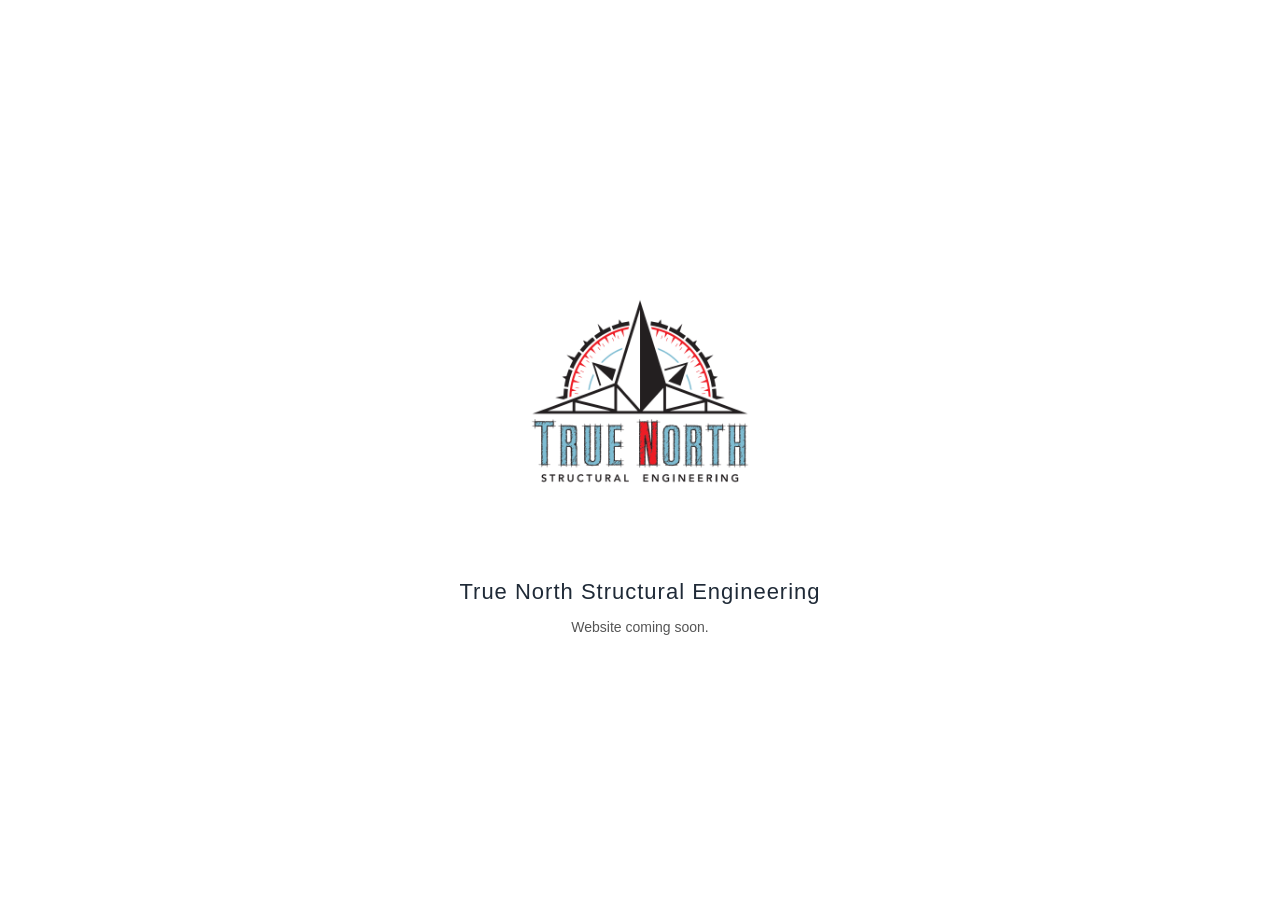
==== index.html @ 7e1ac2d4 "v0.0 initial deployment with logo" ====
<!DOCTYPE html>
<html>
<head>
  <meta charset="UTF-8">
  <title>True North Structural Engineering</title>
  <style>
    body {
      margin: 0;
      background-color: #ffffff;
      display: flex;
      justify-content: center;
      align-items: center;
      height: 100vh;
      font-family: Arial, sans-serif;
      text-align: center;
      color: #1f2a37;
    }

    .container {
      max-width: 600px;
      padding: 20px;
    }

    img {
      max-width: 280px;
      height: auto;
      margin-bottom: 30px;
    }

    h1 {
      font-size: 22px;
      font-weight: 500;
      letter-spacing: 1px;
      margin-bottom: 10px;
    }

    p {
      font-size: 14px;
      color: #555;
    }
  </style>
</head>
<body>
  <div class="container">
    <img src="assets/images/truenorthlogo-primary.png" alt="True North Structural Engineering Logo">
    <h1>True North Structural Engineering</h1>
    <p>Website coming soon.</p>
  </div>
</body>
</html>
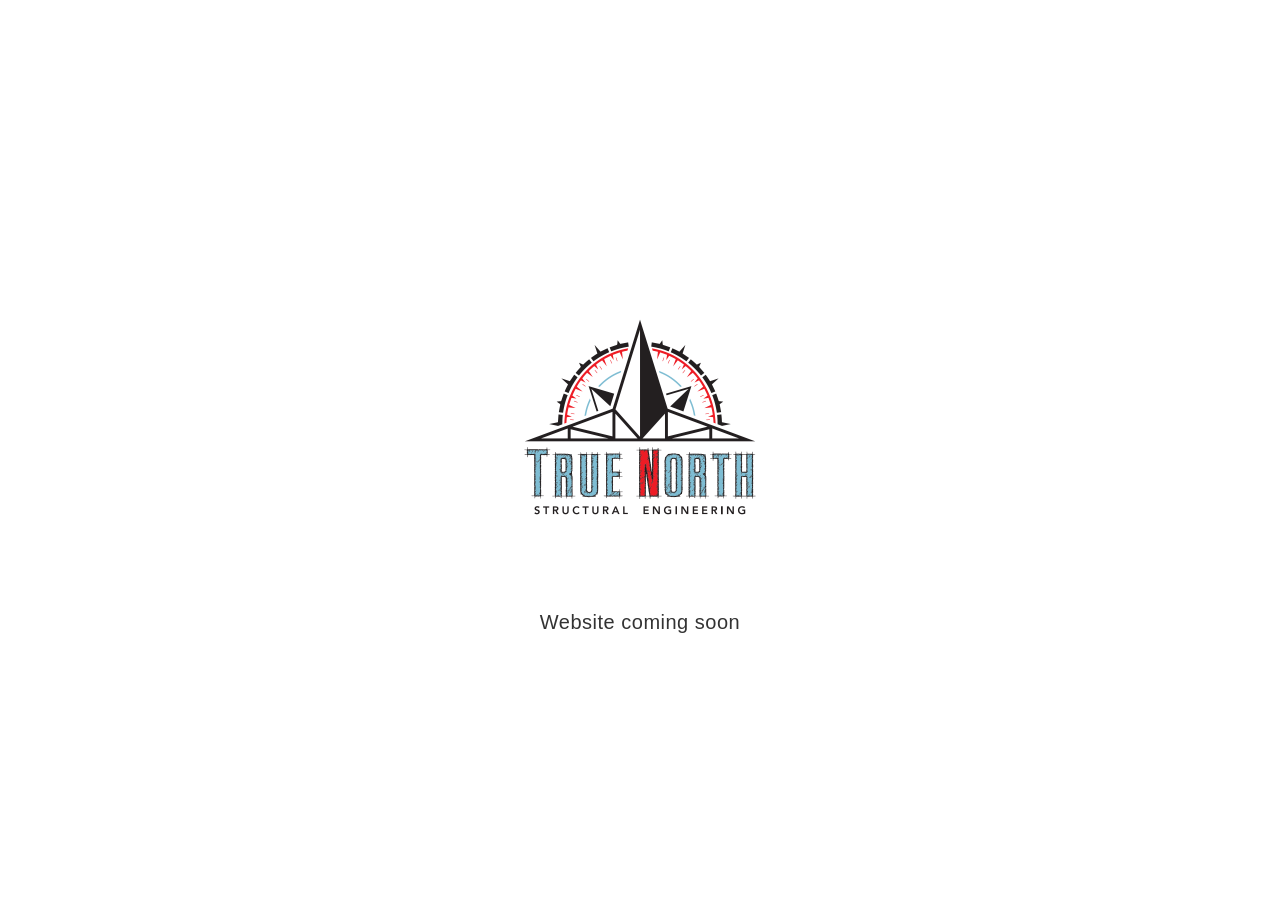
==== commit d756ce0b: "refine landing layout" ====
--- a/index.html
+++ b/index.html
@@ -22,29 +22,23 @@
     }
 
     img {
-      max-width: 280px;
+      max-width: 300px;
       height: auto;
-      margin-bottom: 30px;
+      margin-bottom: 40px;
     }
 
-    h1 {
-      font-size: 22px;
+    .coming-soon {
+      font-size: 20px;
       font-weight: 500;
-      letter-spacing: 1px;
-      margin-bottom: 10px;
-    }
-
-    p {
-      font-size: 14px;
-      color: #555;
+      letter-spacing: 0.5px;
+      color: #333;
     }
   </style>
 </head>
 <body>
   <div class="container">
     <img src="assets/images/truenorthlogo-primary.png" alt="True North Structural Engineering Logo">
-    <h1>True North Structural Engineering</h1>
-    <p>Website coming soon.</p>
+    <div class="coming-soon">Website coming soon</div>
   </div>
 </body>
 </html>
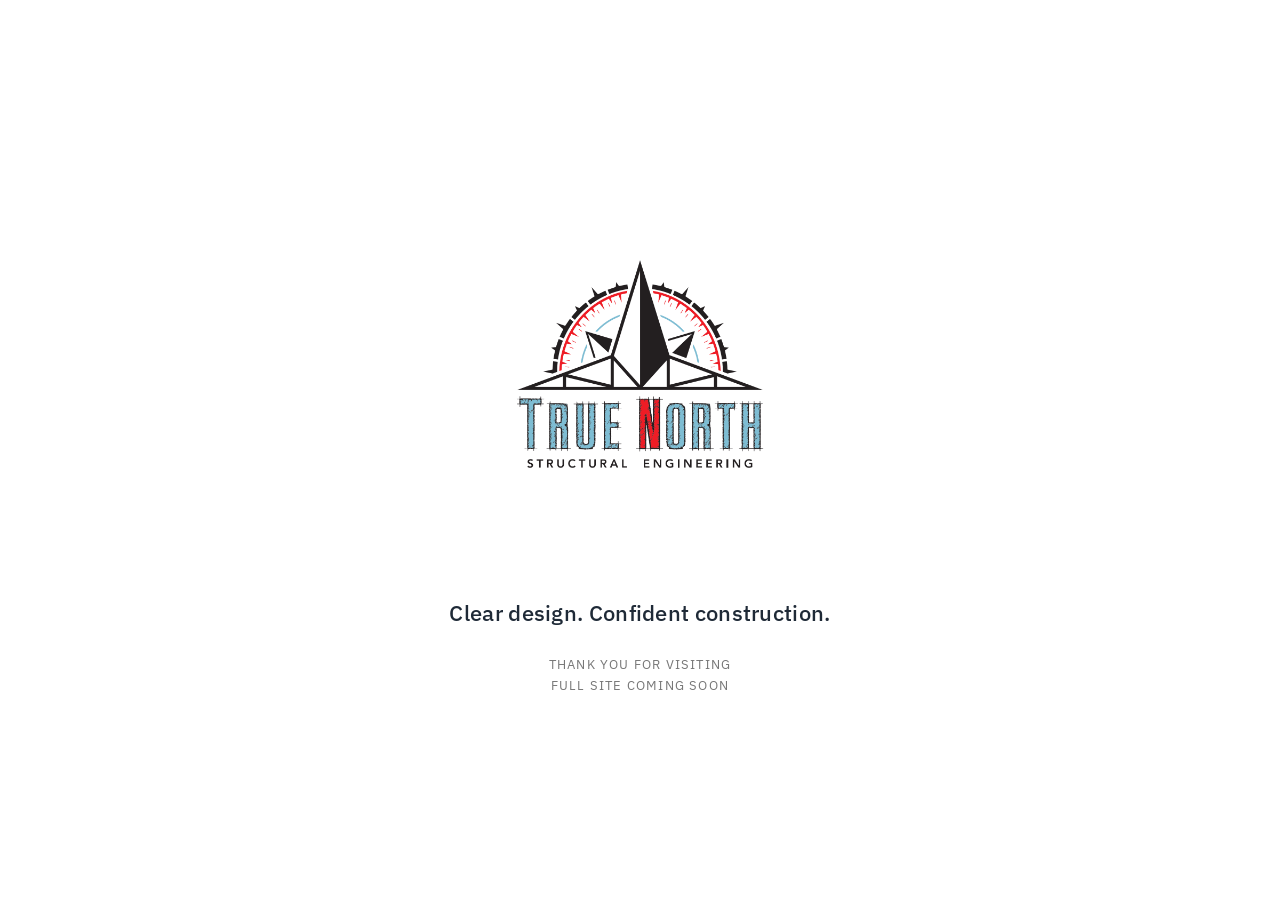
==== commit dc2f83d7: "landing page typography refinement" ====
--- a/index.html
+++ b/index.html
@@ -3,6 +3,10 @@
 <head>
   <meta charset="UTF-8">
   <title>True North Structural Engineering</title>
+
+  <!-- IBM Plex Sans -->
+  <link href="https://fonts.googleapis.com/css2?family=IBM+Plex+Sans:wght@400;500&display=swap" rel="stylesheet">
+
   <style>
     body {
       margin: 0;
@@ -11,34 +15,48 @@
       justify-content: center;
       align-items: center;
       height: 100vh;
-      font-family: Arial, sans-serif;
+      font-family: 'IBM Plex Sans', sans-serif;
       text-align: center;
       color: #1f2a37;
     }
 
     .container {
-      max-width: 600px;
+      max-width: 720px;
       padding: 20px;
     }
 
     img {
-      max-width: 300px;
+      max-width: 320px;
       height: auto;
-      margin-bottom: 40px;
+      margin-bottom: 70px;
     }
 
-    .coming-soon {
-      font-size: 20px;
-      font-weight: 500;
-      letter-spacing: 0.5px;
-      color: #333;
+    .hero {
+      font-size: 22px;
+      font-weight: 500; /* slightly firmer */
+      letter-spacing: 0.3px;
+      margin-bottom: 28px;
+      color: #1f2a37;
+    }
+
+    .note {
+      font-size: 13px;
+      letter-spacing: 1.2px;
+      text-transform: uppercase;
+      color: #777;
+      line-height: 1.6;
     }
   </style>
 </head>
+
 <body>
   <div class="container">
     <img src="assets/images/truenorthlogo-primary.png" alt="True North Structural Engineering Logo">
-    <div class="coming-soon">Website coming soon</div>
+    <div class="hero">Clear design. Confident construction.</div>
+    <div class="note">
+      Thank you for visiting<br>
+      Full site coming soon
+    </div>
   </div>
 </body>
 </html>
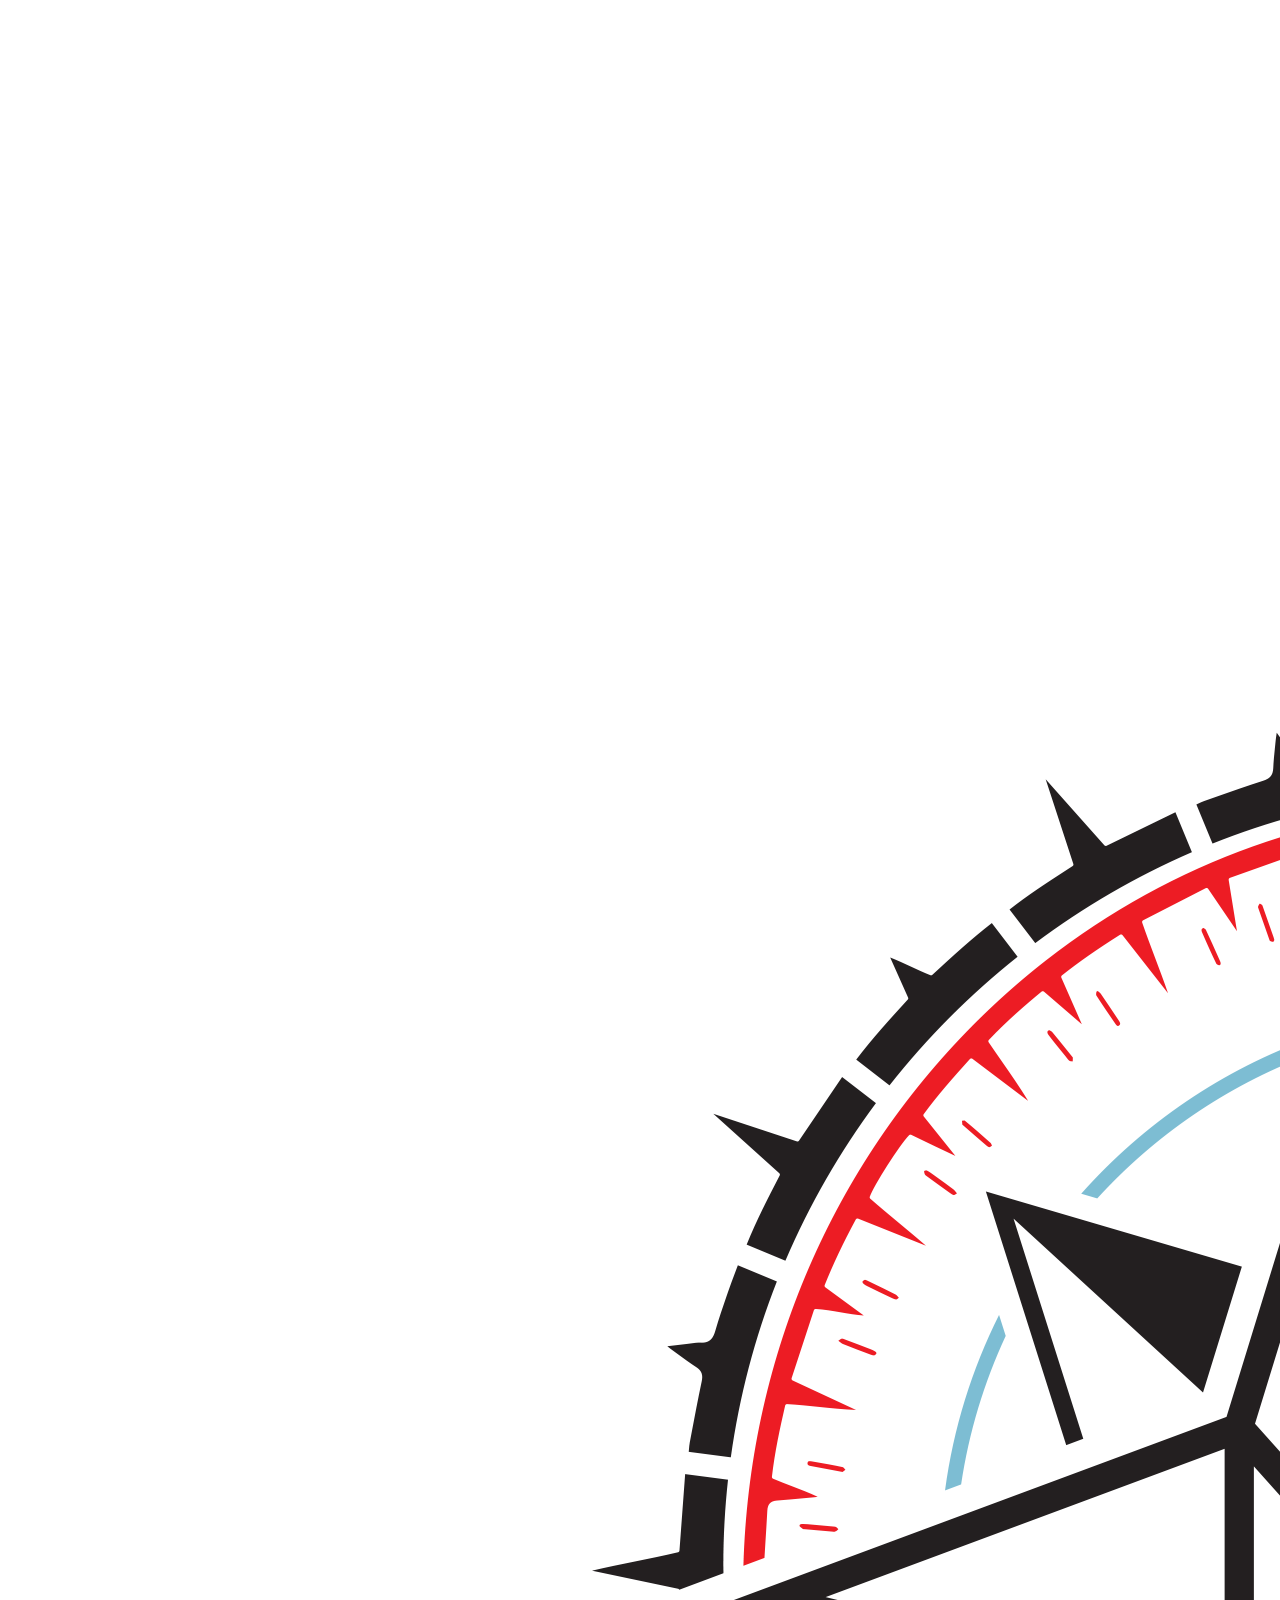
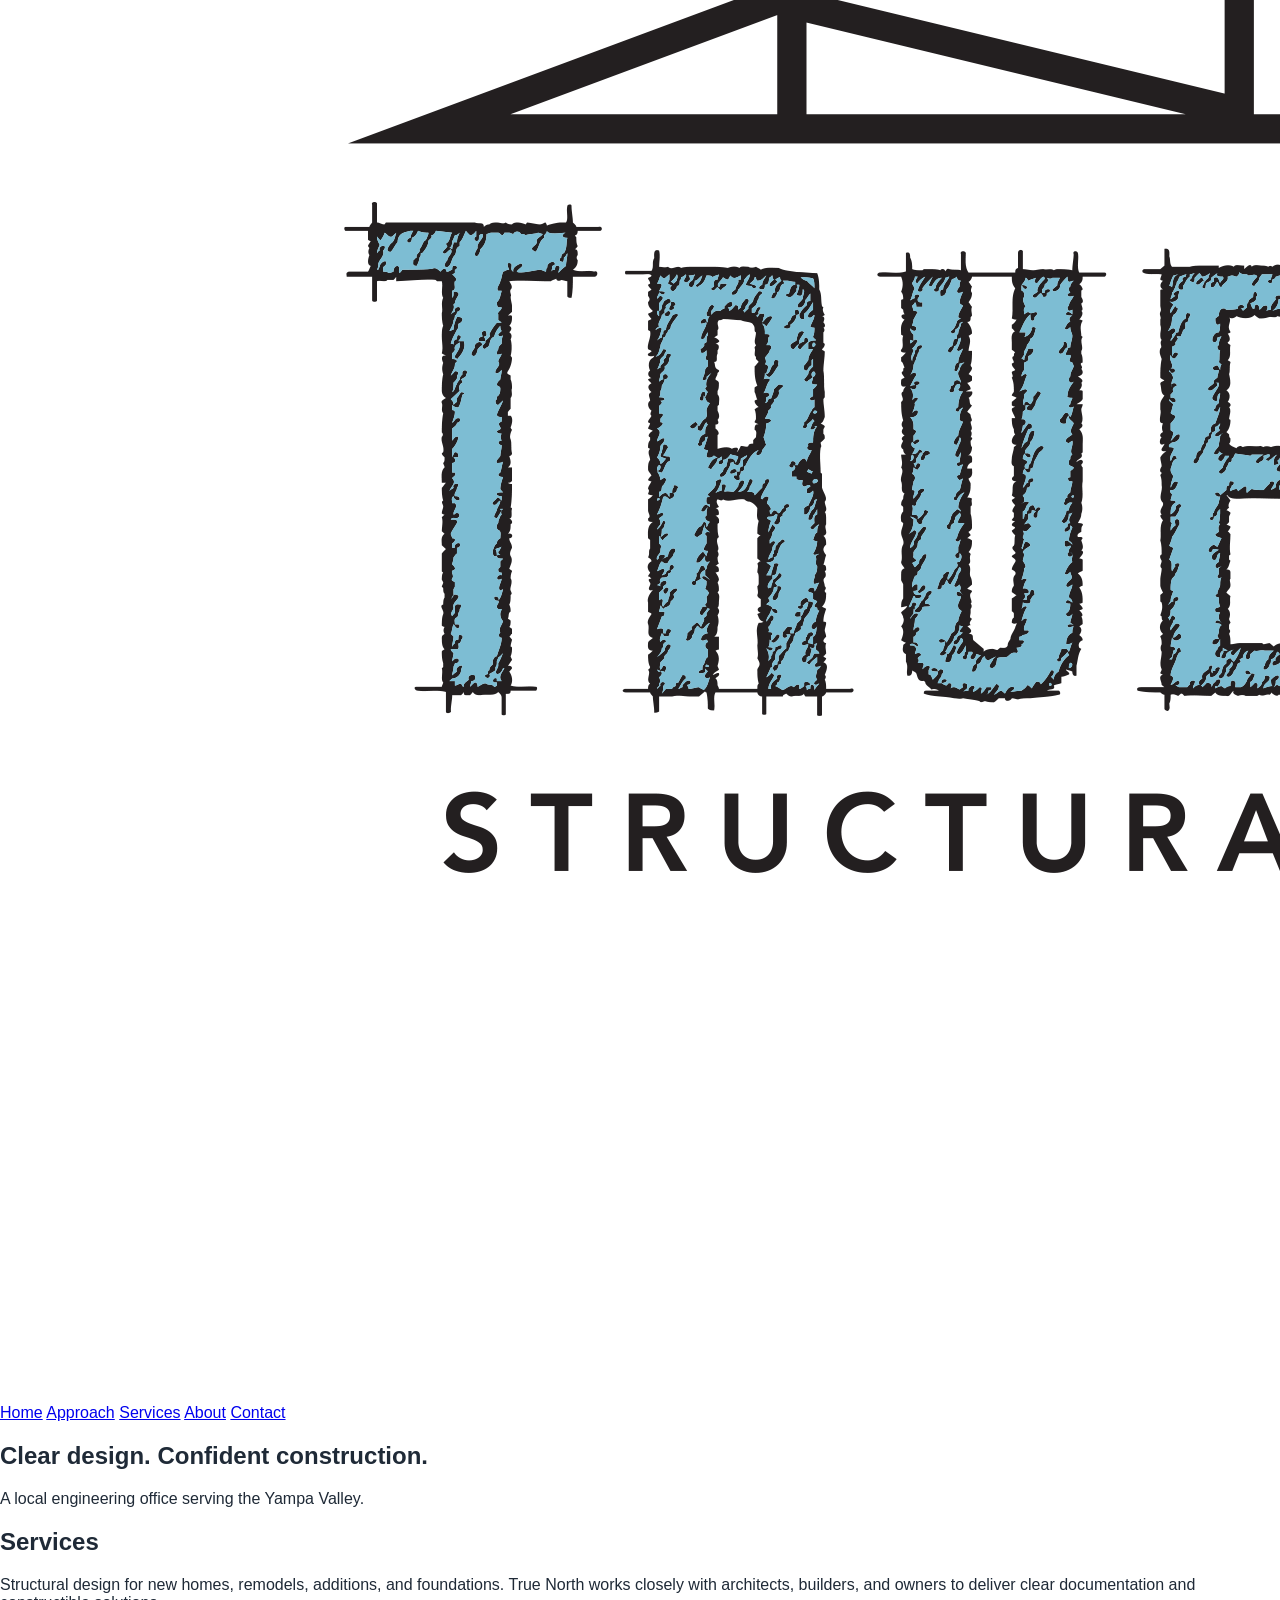
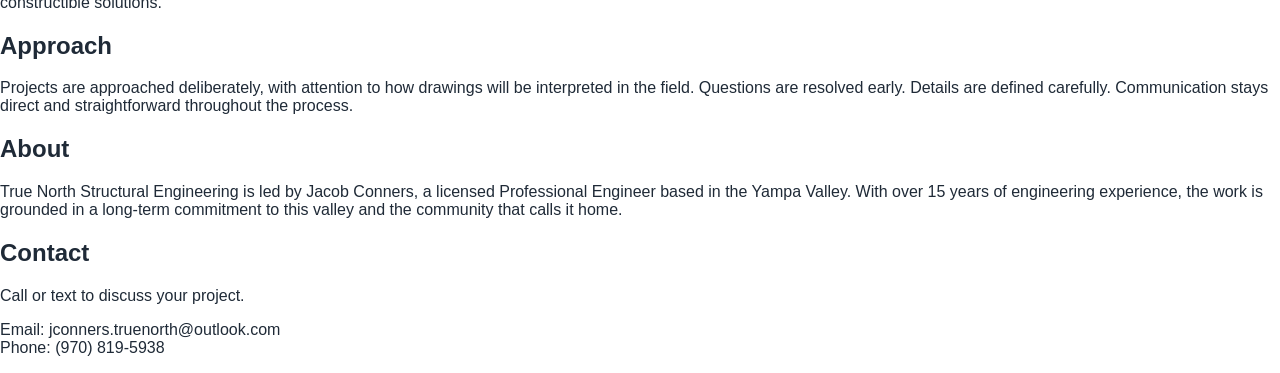
==== commit 4eb6b97b: "Set up dev branch and header injection" ====
--- a/index.html
+++ b/index.html
@@ -1,62 +1,70 @@
 <!DOCTYPE html>
-<html>
+<html lang="en">
+
 <head>
   <meta charset="UTF-8">
   <title>True North Structural Engineering</title>
-
-  <!-- IBM Plex Sans -->
-  <link href="https://fonts.googleapis.com/css2?family=IBM+Plex+Sans:wght@400;500&display=swap" rel="stylesheet">
-
-  <style>
-    body {
-      margin: 0;
-      background-color: #ffffff;
-      display: flex;
-      justify-content: center;
-      align-items: center;
-      height: 100vh;
-      font-family: 'IBM Plex Sans', sans-serif;
-      text-align: center;
-      color: #1f2a37;
-    }
-
-    .container {
-      max-width: 720px;
-      padding: 20px;
-    }
-
-    img {
-      max-width: 320px;
-      height: auto;
-      margin-bottom: 70px;
-    }
-
-    .hero {
-      font-size: 22px;
-      font-weight: 500; /* slightly firmer */
-      letter-spacing: 0.3px;
-      margin-bottom: 28px;
-      color: #1f2a37;
-    }
-
-    .note {
-      font-size: 13px;
-      letter-spacing: 1.2px;
-      text-transform: uppercase;
-      color: #777;
-      line-height: 1.6;
-    }
-  </style>
+  <meta name="viewport" content="width=device-width, initial-scale=1.0">
+  <link rel="stylesheet" href="assets/css/styles.css">
 </head>
 
 <body>
-  <div class="container">
-    <img src="assets/images/truenorthlogo-primary.png" alt="True North Structural Engineering Logo">
-    <div class="hero">Clear design. Confident construction.</div>
-    <div class="note">
-      Thank you for visiting<br>
-      Full site coming soon
-    </div>
-  </div>
+
+  <div id="header"></div>
+
+  <main>
+
+    <section>
+      <h1>Clear design. Confident construction.</h1>
+      <p>
+        A local engineering office serving the Yampa Valley.
+      </p>
+    </section>
+
+    <section>
+      <h2>Services</h2>
+      <p>
+        Structural design for new homes, remodels, additions, and foundations.
+        True North works closely with architects, builders, and owners to deliver
+        clear documentation and constructible solutions.
+      </p>
+    </section>
+
+    <section>
+      <h2>Approach</h2>
+      <p>
+        Projects are approached deliberately, with attention to how drawings will
+        be interpreted in the field. Questions are resolved early. Details are
+        defined carefully. Communication stays direct and straightforward throughout
+        the process.
+      </p>
+    </section>
+
+    <section>
+      <h2>About</h2>
+      <p>
+        True North Structural Engineering is led by Jacob Conners, a licensed
+        Professional Engineer based in the Yampa Valley. With over 15 years of
+        engineering experience, the work is grounded in a long-term commitment
+        to this valley and the community that calls it home.
+      </p>
+    </section>
+
+    <section>
+      <h2>Contact</h2>
+      <p>
+        Call or text to discuss your project.
+      </p>
+      <p>
+        Email: jconners.truenorth@outlook.com<br>
+        Phone: (970) 819-5938
+      </p>
+    </section>
+
+  </main>
+
+  <script src="assets/js/load-header.js"></script>
+
 </body>
+
 </html>
--- a/assets/css/styles.css
+++ b/assets/css/styles.css
@@ -0,0 +1,94 @@
+/* =========================
+   Fonts
+========================= */
+
+@font-face {
+    font-family: 'IBM Plex Sans';
+    src: url('assets/fonts/IBMPlexSans-Regular.woff2') format('woff2');
+    font-weight: 400;
+    font-style: normal;
+    font-display: swap;
+}
+
+@font-face {
+    font-family: 'IBM Plex Sans';
+    src: url('assets/fonts/IBMPlexSans-Medium.woff2') format('woff2');
+    font-weight: 500;
+    font-style: normal;
+    font-display: swap;
+}
+
+/* =========================
+   Base
+========================= */
+
+body {
+    margin: 0;
+    background-color: #ffffff;
+    font-family: 'IBM Plex Sans', sans-serif;
+    color: #1f2a37;
+}
+
+/* =========================
+   Navigation
+========================= */
+
+.nav {
+    position: sticky;
+    top: 0;
+    z-index: 1000;
+    display: flex;
+    justify-content: space-between;
+    align-items: center;
+    padding: 24px 40px;
+    font-size: 15px;
+    border-bottom: 1px solid #eee;
+    background-color: #ffffff;
+}
+
+.brand {
+    font-weight: 500;
+}
+
+.links a {
+    margin-left: 28px;
+    text-decoration: none;
+    color: #1f2a37;
+    transition: opacity 0.2s ease;
+}
+
+.links a:hover {
+    opacity: 0.6;
+}
+
+/* =========================
+   Content Layout
+========================= */
+
+.content {
+    padding: 80px 40px 120px 40px;
+    max-width: 850px;
+}
+
+.page-title {
+    font-size: 28px;
+    font-weight: 500;
+    margin-bottom: 50px;
+}
+
+.content p {
+    font-size: 17px;
+    line-height: 1.7;
+    color: #2c3642;
+    margin-bottom: 28px;
+}
+
+/* =========================
+   Project Attribution Note
+========================= */
+
+.project-note {
+    font-size: 0.85rem;
+    color: #777;
+    margin-top: 40px;
+}
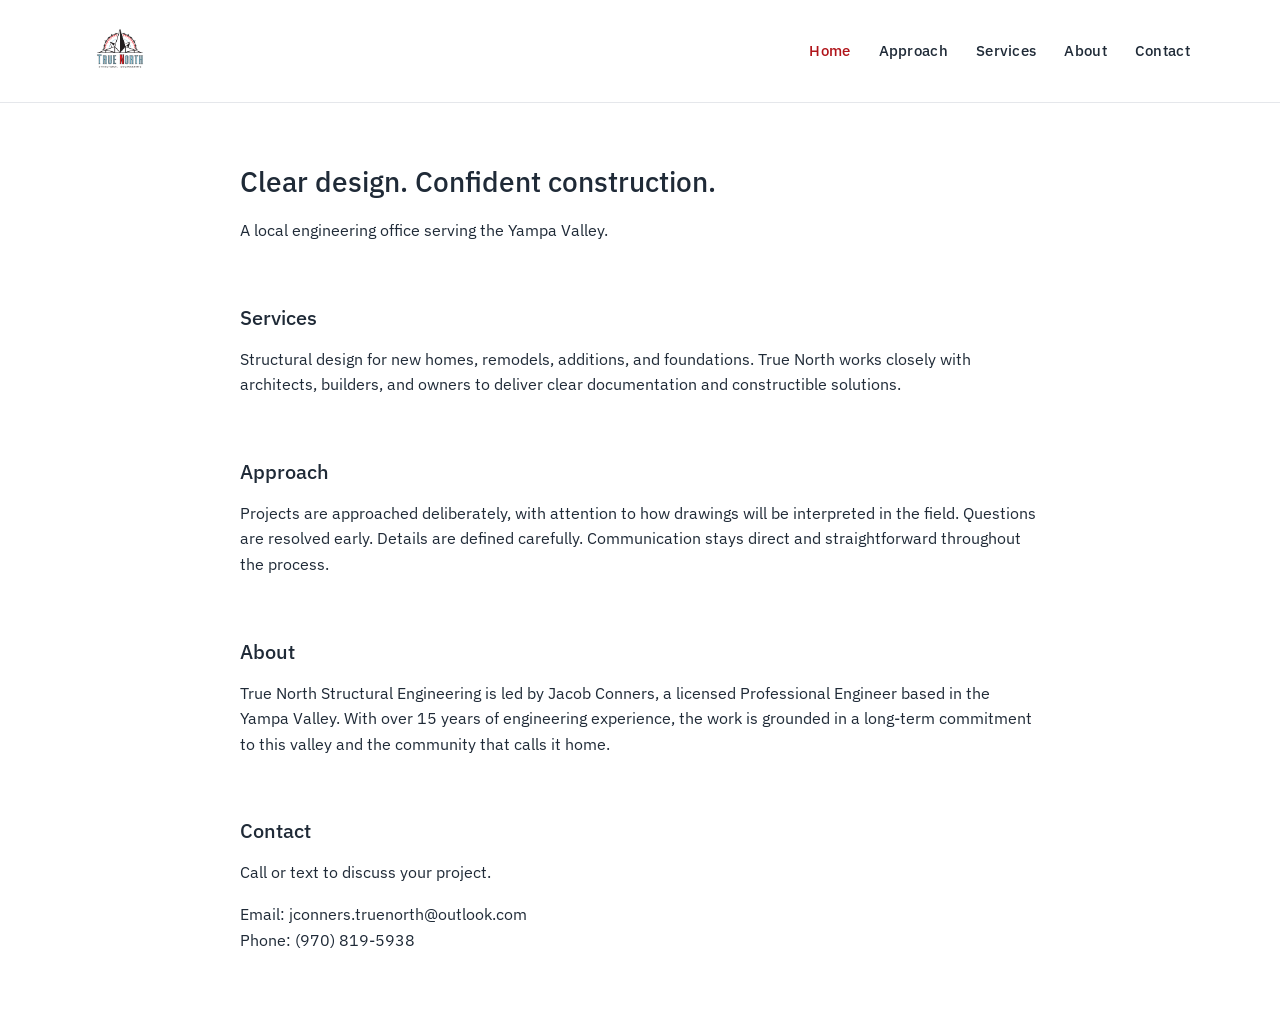
==== commit 4a848fab: "Improve accessibility and page metadata" ====
--- a/index.html
+++ b/index.html
@@ -5,6 +5,15 @@
   <meta charset="UTF-8">
   <title>True North Structural Engineering</title>
   <meta name="viewport" content="width=device-width, initial-scale=1.0">
+  <meta name="description"
+    content="True North Structural Engineering provides residential structural design for new homes, remodels, additions, and foundations in the Yampa Valley.">
+  <link rel="canonical" href="https://truenorthstruct.com/">
+  <meta property="og:title" content="True North Structural Engineering">
+  <meta property="og:description"
+    content="Residential structural design for clear documentation, constructible solutions, and confident construction in the Yampa Valley.">
+  <meta property="og:url" content="https://truenorthstruct.com/">
+  <meta property="og:type" content="website">
+  <meta property="og:site_name" content="True North Structural Engineering">
   <link rel="stylesheet" href="assets/css/styles.css">
 </head>
 
@@ -67,4 +76,4 @@
 
 </body>
 
-</html>+</html>
--- a/assets/css/styles.css
+++ b/assets/css/styles.css
@@ -1,94 +1,201 @@
-/* =========================
-   Fonts
-========================= */
+/* ===== Base Typography ===== */
 
 @font-face {
     font-family: 'IBM Plex Sans';
-    src: url('assets/fonts/IBMPlexSans-Regular.woff2') format('woff2');
+    src: url('../fonts/IBMPlexSans-Regular.woff2') format('woff2');
     font-weight: 400;
-    font-style: normal;
-    font-display: swap;
 }
 
 @font-face {
     font-family: 'IBM Plex Sans';
-    src: url('assets/fonts/IBMPlexSans-Medium.woff2') format('woff2');
-    font-weight: 500;
-    font-style: normal;
-    font-display: swap;
-}
-
-/* =========================
-   Base
-========================= */
+    src: url('../fonts/IBMPlexSans-Medium.woff2') format('woff2');
+    font-weight: 500;
+}
 
 body {
     margin: 0;
-    background-color: #ffffff;
     font-family: 'IBM Plex Sans', sans-serif;
     color: #1f2a37;
-}
-
-/* =========================
-   Navigation
-========================= */
-
-.nav {
+    background-color: #ffffff;
+}
+
+/* ===== Header ===== */
+
+.site-header {
+    background-color: #ffffff;
     position: sticky;
     top: 0;
     z-index: 1000;
+}
+
+.header-inner {
+    max-width: 1100px;
+    margin: 0 auto;
+    padding: 18px 20px 10px 20px;
     display: flex;
     justify-content: space-between;
     align-items: center;
-    padding: 24px 40px;
+}
+
+.logo img {
+    height: 60px;
+    /* controls logo size */
+    width: auto;
+}
+
+.logo a {
+    color: #1f2a37;
+    font-weight: 500;
+    text-decoration: none;
+}
+
+nav {
+    display: flex;
+    gap: 28px;
+}
+
+nav a {
+    text-decoration: none;
+    font-weight: 500;
     font-size: 15px;
-    border-bottom: 1px solid #eee;
-    background-color: #ffffff;
-}
-
-.brand {
-    font-weight: 500;
-}
-
-.links a {
-    margin-left: 28px;
-    text-decoration: none;
     color: #1f2a37;
-    transition: opacity 0.2s ease;
-}
-
-.links a:hover {
-    opacity: 0.6;
-}
-
-/* =========================
-   Content Layout
-========================= */
-
-.content {
-    padding: 80px 40px 120px 40px;
-    max-width: 850px;
-}
-
-.page-title {
+    letter-spacing: 0.3px;
+    transition: color 0.2s ease;
+}
+
+nav a:hover {
+    color: #B0141A;
+    /* darker red on hover */
+}
+
+nav a[aria-current="page"] {
+    color: #B0141A;
+}
+
+a:focus-visible,
+button:focus-visible {
+    outline: 2px solid rgba(176, 20, 26, 0.55);
+    outline-offset: 4px;
+}
+
+.divider {
+    height: 1px;
+    background-color: #e5e7eb;
+    margin-top: 10px;
+}
+
+/* ===== Main Layout ===== */
+
+main {
+    max-width: 800px;
+    margin: 60px auto;
+    padding: 0 20px;
+}
+
+section {
+    margin-bottom: 60px;
+}
+
+h1 {
     font-size: 28px;
     font-weight: 500;
-    margin-bottom: 50px;
-}
-
-.content p {
-    font-size: 17px;
-    line-height: 1.7;
+    margin-bottom: 18px;
+}
+
+h2 {
+    font-size: 20px;
+    font-weight: 500;
+    margin-bottom: 12px;
+}
+
+p {
+    line-height: 1.6;
+    font-size: 16px;
+}
+
+main a {
+    color: #B0141A;
+    text-underline-offset: 3px;
+}
+
+main a:hover {
+    color: #EE1C25;
+}
+
+/* ===== Form Styling ===== */
+
+form {
+    margin-top: 40px;
+    max-width: 600px;
+}
+
+form div {
+    margin-bottom: 20px;
+}
+
+label {
+    display: block;
+    font-weight: 500;
+    margin-bottom: 6px;
+    font-size: 14px;
+}
+
+input,
+textarea {
+    width: 100%;
+    padding: 10px 12px;
+    font-size: 15px;
+    font-family: 'IBM Plex Sans', sans-serif;
+    border: 1px solid #d1d5db;
+    border-radius: 4px;
+    box-sizing: border-box;
+}
+
+textarea {
+    min-height: 120px;
+    resize: vertical;
+}
+
+input:focus,
+textarea:focus {
+    outline: none;
+    border-color: #B0141A;
+}
+
+input:focus-visible,
+textarea:focus-visible {
+    box-shadow: 0 0 0 3px rgba(176, 20, 26, 0.12);
+}
+
+button {
+    background-color: #EE1C25;
+    color: white;
+    border: none;
+    padding: 12px 20px;
+    font-size: 15px;
+    font-weight: 500;
+    border-radius: 4px;
+    cursor: pointer;
+    transition: background-color 0.2s ease;
+}
+
+button:hover {
+    background-color: #B0141A;
+}
+
+/* ===== About Page ===== */
+
+.about-hero {
+    margin-bottom: 60px;
+}
+
+.about-intro {
+    font-size: 18px;
+    font-weight: 500;
     color: #2c3642;
-    margin-bottom: 28px;
-}
-
-/* =========================
-   Project Attribution Note
-========================= */
-
-.project-note {
-    font-size: 0.85rem;
-    color: #777;
-    margin-top: 40px;
-}+    max-width: 650px;
+}
+
+.about-body p {
+    max-width: 750px;
+}
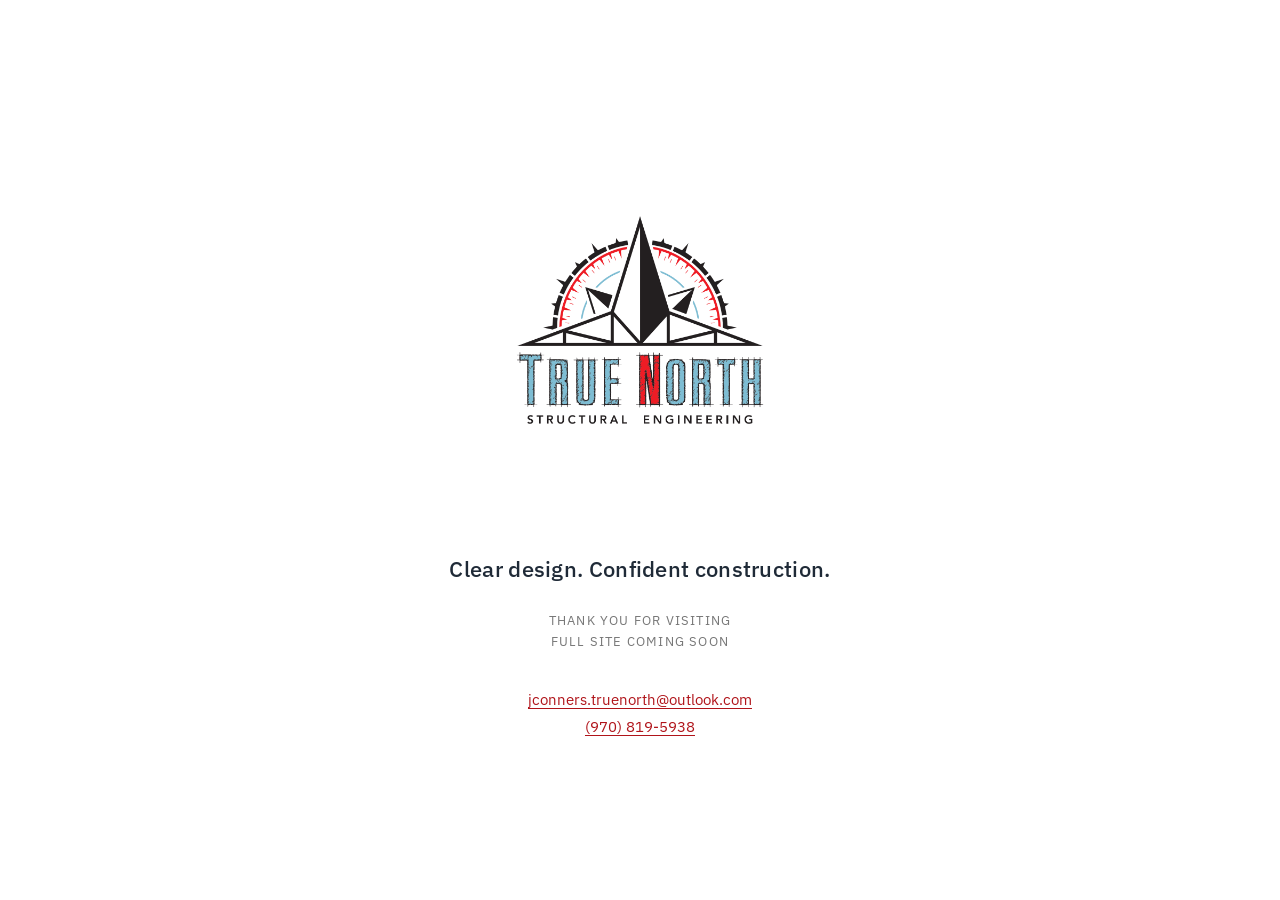
==== commit 0a9ecaf1: "Add contact info to coming soon page" ====
--- a/index.html
+++ b/index.html
@@ -1,79 +1,83 @@
 <!DOCTYPE html>
-<html lang="en">
-
+<html>
 <head>
   <meta charset="UTF-8">
   <title>True North Structural Engineering</title>
   <meta name="viewport" content="width=device-width, initial-scale=1.0">
-  <meta name="description"
-    content="True North Structural Engineering provides residential structural design for new homes, remodels, additions, and foundations in the Yampa Valley.">
-  <link rel="canonical" href="https://truenorthstruct.com/">
-  <meta property="og:title" content="True North Structural Engineering">
-  <meta property="og:description"
-    content="Residential structural design for clear documentation, constructible solutions, and confident construction in the Yampa Valley.">
-  <meta property="og:url" content="https://truenorthstruct.com/">
-  <meta property="og:type" content="website">
-  <meta property="og:site_name" content="True North Structural Engineering">
-  <link rel="stylesheet" href="assets/css/styles.css">
+
+  <!-- IBM Plex Sans -->
+  <link href="https://fonts.googleapis.com/css2?family=IBM+Plex+Sans:wght@400;500&display=swap" rel="stylesheet">
+
+  <style>
+    body {
+      margin: 0;
+      background-color: #ffffff;
+      display: flex;
+      justify-content: center;
+      align-items: center;
+      height: 100vh;
+      font-family: 'IBM Plex Sans', sans-serif;
+      text-align: center;
+      color: #1f2a37;
+    }
+
+    .container {
+      max-width: 720px;
+      padding: 20px;
+    }
+
+    img {
+      max-width: 320px;
+      height: auto;
+      margin-bottom: 70px;
+    }
+
+    .hero {
+      font-size: 22px;
+      font-weight: 500; /* slightly firmer */
+      letter-spacing: 0.3px;
+      margin-bottom: 28px;
+      color: #1f2a37;
+    }
+
+    .note {
+      font-size: 13px;
+      letter-spacing: 1.2px;
+      text-transform: uppercase;
+      color: #777;
+      line-height: 1.6;
+    }
+
+    .contact {
+      font-size: 15px;
+      line-height: 1.8;
+      margin-top: 34px;
+    }
+
+    .contact a {
+      color: #B0141A;
+      text-decoration: underline;
+      text-underline-offset: 3px;
+    }
+
+    .contact a:hover {
+      color: #7f1d1d;
+    }
+  </style>
 </head>
 
 <body>
-
-  <div id="header"></div>
-
-  <main>
-
-    <section>
-      <h1>Clear design. Confident construction.</h1>
-      <p>
-        A local engineering office serving the Yampa Valley.
-      </p>
-    </section>
-
-    <section>
-      <h2>Services</h2>
-      <p>
-        Structural design for new homes, remodels, additions, and foundations.
-        True North works closely with architects, builders, and owners to deliver
-        clear documentation and constructible solutions.
-      </p>
-    </section>
-
-    <section>
-      <h2>Approach</h2>
-      <p>
-        Projects are approached deliberately, with attention to how drawings will
-        be interpreted in the field. Questions are resolved early. Details are
-        defined carefully. Communication stays direct and straightforward throughout
-        the process.
-      </p>
-    </section>
-
-    <section>
-      <h2>About</h2>
-      <p>
-        True North Structural Engineering is led by Jacob Conners, a licensed
-        Professional Engineer based in the Yampa Valley. With over 15 years of
-        engineering experience, the work is grounded in a long-term commitment
-        to this valley and the community that calls it home.
-      </p>
-    </section>
-
-    <section>
-      <h2>Contact</h2>
-      <p>
-        Call or text to discuss your project.
-      </p>
-      <p>
-        Email: jconners.truenorth@outlook.com<br>
-        Phone: (970) 819-5938
-      </p>
-    </section>
-
-  </main>
-
-  <script src="assets/js/load-header.js"></script>
-
+  <div class="container">
+    <img src="assets/images/truenorthlogo-primary.png" alt="True North Structural Engineering Logo">
+    <div class="hero">Clear design. Confident construction.</div>
+    <div class="note">
+      Thank you for visiting<br>
+      Full site coming soon
+    </div>
+    <div class="contact">
+      <a href="mailto:jconners.truenorth@outlook.com">jconners.truenorth@outlook.com</a><br>
+      <a href="tel:19708195938">(970) 819-5938</a>
+    </div>
+  </div>
 </body>
-
 </html>
